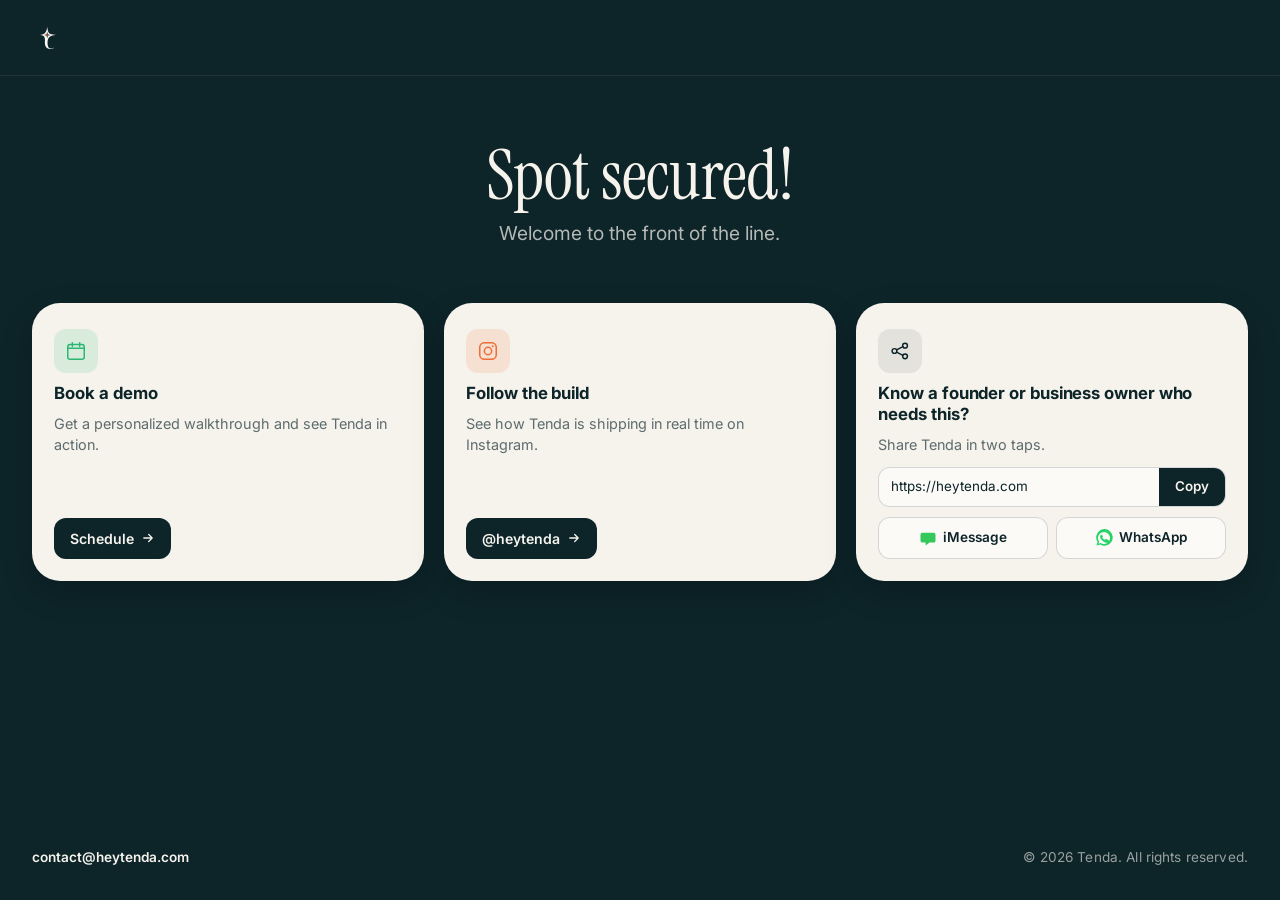
==== welcome.html @ d681378a "Welcome: spark-T mark logo, 'Spot secured!' copy, robust Calendly opener Made-with: Cursor" ====
<!DOCTYPE html>
<html lang="en">
  <head>
    <meta charset="utf-8" />
    <meta name="viewport" content="width=device-width, initial-scale=1" />
    <meta
      name="description"
      content="You're on the Tenda waitlist. Book a demo, follow the build, or share Tenda with someone who needs it."
    />
    <meta name="theme-color" content="#0d2429" />
    <title>You're in — Tenda</title>
    <link rel="icon" href="assets/favicon.ico?v=3" sizes="any" />
    <link rel="icon" type="image/png" sizes="32x32" href="assets/favicon-32.png?v=3" />
    <link rel="icon" type="image/png" sizes="16x16" href="assets/favicon-16.png?v=3" />
    <link rel="apple-touch-icon" sizes="180x180" href="assets/tenda_icon.png?v=3" />
    <link rel="preconnect" href="https://fonts.googleapis.com" />
    <link rel="preconnect" href="https://fonts.gstatic.com" crossorigin />
    <link
      href="https://fonts.googleapis.com/css2?family=Inter:wght@400;500;600;700;800&family=Instrument+Serif:ital@0;1&display=swap"
      rel="stylesheet"
    />
    <link rel="stylesheet" href="style.css" />
    <link
      rel="stylesheet"
      href="https://assets.calendly.com/assets/external/widget.css"
    />
  </head>
  <body class="welcome-body">
    <header class="topbar topbar--welcome" id="top">
      <div class="topbar__inner">
        <a
          class="topbar__logo topbar__logo--mark"
          href="index.html"
          aria-label="tenda home"
        >
          <img
            src="assets/tenda_spark_t.png"
            alt="tenda"
            width="1024"
            height="1024"
            decoding="async"
          />
        </a>
      </div>
    </header>

    <main class="welcome">
      <section class="welcome__hero" aria-labelledby="welcome-title">
        <h1 class="welcome__title" id="welcome-title">Spot secured!</h1>
        <p class="welcome__subtitle">Welcome to the front of the line.</p>
      </section>

      <section
        class="welcome__cards"
        aria-label="Next steps"
      >
        <article class="wcard wcard--demo">
          <div class="wcard__icon" aria-hidden="true">
            <svg viewBox="0 0 24 24" width="22" height="22">
              <rect
                x="3"
                y="5"
                width="18"
                height="16"
                rx="2.5"
                fill="none"
                stroke="currentColor"
                stroke-width="1.6"
              />
              <path
                d="M3 9h18"
                fill="none"
                stroke="currentColor"
                stroke-width="1.6"
              />
              <path
                d="M8 3v4M16 3v4"
                fill="none"
                stroke="currentColor"
                stroke-width="1.6"
                stroke-linecap="round"
              />
            </svg>
          </div>
          <h2 class="wcard__title">Book a demo</h2>
          <p class="wcard__desc">
            Get a personalized walkthrough and see Tenda in action.
          </p>
          <a
            class="wcard__cta"
            href="https://calendly.com/heytenda/30min"
            data-calendly-url="https://calendly.com/heytenda/30min"
            target="_blank"
            rel="noopener"
          >
            Schedule
            <svg viewBox="0 0 20 20" width="14" height="14" aria-hidden="true">
              <path
                d="M4 10h11M11 5l5 5-5 5"
                fill="none"
                stroke="currentColor"
                stroke-width="1.8"
                stroke-linecap="round"
                stroke-linejoin="round"
              />
            </svg>
          </a>
        </article>

        <article class="wcard wcard--follow">
          <div class="wcard__icon" aria-hidden="true">
            <svg viewBox="0 0 24 24" width="22" height="22">
              <rect
                x="3"
                y="3"
                width="18"
                height="18"
                rx="5"
                fill="none"
                stroke="currentColor"
                stroke-width="1.6"
              />
              <circle
                cx="12"
                cy="12"
                r="4"
                fill="none"
                stroke="currentColor"
                stroke-width="1.6"
              />
              <circle cx="17.2" cy="6.8" r="1.1" fill="currentColor" />
            </svg>
          </div>
          <h2 class="wcard__title">Follow the build</h2>
          <p class="wcard__desc">
            See how Tenda is shipping in real time on Instagram.
          </p>
          <a
            class="wcard__cta"
            href="https://instagram.com/heytenda"
            target="_blank"
            rel="noopener"
          >
            @heytenda
            <svg viewBox="0 0 20 20" width="14" height="14" aria-hidden="true">
              <path
                d="M4 10h11M11 5l5 5-5 5"
                fill="none"
                stroke="currentColor"
                stroke-width="1.8"
                stroke-linecap="round"
                stroke-linejoin="round"
              />
            </svg>
          </a>
        </article>

        <article class="wcard wcard--share">
          <div class="wcard__icon" aria-hidden="true">
            <svg viewBox="0 0 24 24" width="22" height="22">
              <circle
                cx="6"
                cy="12"
                r="2.6"
                fill="none"
                stroke="currentColor"
                stroke-width="1.6"
              />
              <circle
                cx="17.5"
                cy="6.2"
                r="2.6"
                fill="none"
                stroke="currentColor"
                stroke-width="1.6"
              />
              <circle
                cx="17.5"
                cy="17.8"
                r="2.6"
                fill="none"
                stroke="currentColor"
                stroke-width="1.6"
              />
              <path
                d="M8.3 10.7l6.9-3.4M8.3 13.3l6.9 3.4"
                fill="none"
                stroke="currentColor"
                stroke-width="1.6"
                stroke-linecap="round"
              />
            </svg>
          </div>
          <h2 class="wcard__title">
            Know a founder or business owner who needs this?
          </h2>
          <p class="wcard__desc">Share Tenda in two taps.</p>

          <div class="share">
            <div class="share__row">
              <input
                class="share__url"
                id="share-url"
                type="text"
                value="https://heytenda.com"
                readonly
                aria-label="Tenda URL"
              />
              <button
                class="share__copy"
                type="button"
                id="share-copy"
                aria-live="polite"
              >
                <span class="share__copy-label" id="share-copy-label">Copy</span>
              </button>
            </div>
            <div class="share__btns">
              <a
                class="share__btn share__btn--imessage"
                id="share-imessage"
                href="sms:&body=Check%20out%20Tenda%20%E2%80%94%20it%20turns%20your%20team%27s%20conversations%20into%20client-ready%20proof%20of%20work.%20https%3A%2F%2Fheytenda.com"
              >
                <svg viewBox="0 0 24 24" width="18" height="18" aria-hidden="true">
                  <path
                    d="M4.5 5h15A2.5 2.5 0 0 1 22 7.5v8A2.5 2.5 0 0 1 19.5 18H14l-4.2 3.4a.6.6 0 0 1-.98-.47V18H4.5A2.5 2.5 0 0 1 2 15.5v-8A2.5 2.5 0 0 1 4.5 5z"
                    fill="currentColor"
                  />
                </svg>
                iMessage
              </a>
              <a
                class="share__btn share__btn--whatsapp"
                id="share-whatsapp"
                href="https://wa.me/?text=Check%20out%20Tenda%20%E2%80%94%20it%20turns%20your%20team%27s%20conversations%20into%20client-ready%20proof%20of%20work.%20https%3A%2F%2Fheytenda.com"
                target="_blank"
                rel="noopener"
              >
                <svg viewBox="0 0 24 24" width="18" height="18" aria-hidden="true">
                  <path
                    d="M20.5 3.5A11 11 0 0 0 3.4 17.2L2 22l4.9-1.4a11 11 0 0 0 13.6-17.1zM12 20a8 8 0 0 1-4.1-1.1l-.3-.2-2.9.8.8-2.8-.2-.3A8 8 0 1 1 12 20zm4.6-6c-.3-.1-1.5-.7-1.7-.8s-.4-.1-.6.1-.7.8-.8 1-.3.2-.5.1a6.5 6.5 0 0 1-3.2-2.8c-.2-.4.2-.4.6-1.1.1-.2 0-.3 0-.5l-.8-1.9c-.2-.5-.4-.4-.6-.4h-.5a1 1 0 0 0-.7.3 3.1 3.1 0 0 0-1 2.3c0 1.4 1 2.7 1.2 2.9s2.1 3.2 5.1 4.4a17 17 0 0 0 1.7.6 4 4 0 0 0 1.8.1 3 3 0 0 0 2-1.4 2.5 2.5 0 0 0 .2-1.4c-.1-.1-.3-.2-.6-.3z"
                    fill="currentColor"
                  />
                </svg>
                WhatsApp
              </a>
            </div>
          </div>
        </article>
      </section>
    </main>

    <footer class="welcome__footer">
      <a class="welcome__contact" href="mailto:contact@heytenda.com"
        >contact@heytenda.com</a
      >
      <p class="welcome__copyright">
        <span aria-hidden="true">©</span>
        <span class="visually-hidden">Copyright</span>
        2026 Tenda. All rights reserved.
      </p>
    </footer>

    <script src="script.js" defer></script>
    <script
      src="https://assets.calendly.com/assets/external/widget.js"
      defer
    ></script>
  </body>
</html>
---- style.css ----
/* tenda — topbar + hero (light porcelain palette) */

:root {
  --jet: #0d2429;
  --ink: #16252b;
  --muted: rgba(13, 36, 41, 0.62);
  --muted-2: rgba(13, 36, 41, 0.42);
  --porcelain: #f5f3ec;
  --cream: #efeae0;
  --hair: rgba(13, 36, 41, 0.1);
  --hair-2: rgba(13, 36, 41, 0.16);
  --tangerine: #ec6d35;
  --evergreen: #2bb673;
  --jet-soft: rgba(13, 36, 41, 0.18);
  --device-green: #2f3d2a;
  --device-grey: #111214;

  --shell: 1280px;
  --gutter: clamp(1rem, 4vw, 2rem);
  --tap: 44px;
  --font: "Inter", ui-sans-serif, system-ui, -apple-system, "Segoe UI", Roboto,
    sans-serif;
  --serif: "Instrument Serif", "Iowan Old Style", "Palatino Linotype", Palatino,
    Georgia, serif;
  --ease: cubic-bezier(0.16, 1, 0.3, 1);
}

*,
*::before,
*::after {
  box-sizing: border-box;
}

/* Soft green tap highlight on touch devices instead of the default
   red/orange iOS Safari shows on focus + the form's :invalid red. */
a,
button,
input,
select,
textarea,
[role="button"] {
  -webkit-tap-highlight-color: var(--jet-soft);
}

input:invalid,
select:invalid {
  /* Kill native red ring for required fields — we do our own validation. */
  box-shadow: none;
  outline: none;
}

html {
  scroll-behavior: smooth;
  overflow-x: hidden;
  /* `clip` is stricter than `hidden` (no scroll container created)
     and is the preferred way to kill horizontal panning on mobile.
     Browsers that don't support it fall back to `hidden` above. */
  overflow-x: clip;
}

@media (prefers-reduced-motion: reduce) {
  html {
    scroll-behavior: auto;
  }

  * {
    animation: none !important;
    transition: none !important;
  }
}

body {
  margin: 0;
  min-height: 100dvh;
  min-height: 100vh;
  display: flex;
  flex-direction: column;
  font-family: var(--font);
  font-size: 1rem;
  line-height: 1.55;
  color: var(--jet);
  background: var(--porcelain);
  overflow-x: hidden;
  overflow-x: clip;
  /* Kill horizontal swipe gestures on touch devices — page only
     scrolls vertically, while still allowing pinch-to-zoom for a11y. */
  touch-action: pan-y pinch-zoom;
  overscroll-behavior-x: none;
  -webkit-font-smoothing: antialiased;
}

img,
svg {
  max-width: 100%;
  display: block;
}

.visually-hidden {
  position: absolute;
  width: 1px;
  height: 1px;
  padding: 0;
  margin: -1px;
  overflow: hidden;
  clip: rect(0, 0, 0, 0);
  white-space: nowrap;
  border: 0;
}

.skip-link {
  position: absolute;
  left: 1rem;
  top: 1rem;
  z-index: 2000;
  padding: 0.65rem 1rem;
  min-height: var(--tap);
  display: inline-flex;
  align-items: center;
  background: var(--jet);
  color: var(--porcelain);
  font-weight: 600;
  text-decoration: none;
  border-radius: 999px;
  transform: translateY(-220%);
  transition: transform 0.2s ease;
}

.skip-link:focus {
  transform: translateY(0);
  outline: 2px solid var(--tangerine);
  outline-offset: 2px;
}

/* ───── Topbar ───── */

.topbar {
  flex-shrink: 0;
  padding: clamp(0.75rem, 1.6vw, 1.1rem) var(--gutter);
  background: var(--porcelain);
}

.topbar__inner {
  max-width: var(--shell);
  margin-inline: auto;
  display: flex;
  align-items: center;
  justify-content: space-between;
  gap: 1.25rem;
}

.topbar__logo {
  display: inline-flex;
  align-items: center;
  text-decoration: none;
  padding: 0.25rem 0;
  border-radius: 8px;
}

.topbar__logo img {
  width: auto;
  height: clamp(28px, 4vw, 40px);
  display: block;
}

.topbar__logo:focus-visible {
  outline: 2px solid var(--tangerine);
  outline-offset: 3px;
}

.topbar__actions {
  display: inline-flex;
  align-items: center;
  gap: 0.5rem;
}

.topbar__btn {
  display: inline-flex;
  align-items: center;
  min-height: 40px;
  padding: 0.5rem 1.1rem;
  background: var(--jet);
  color: var(--porcelain);
  font-weight: 600;
  font-size: 0.92rem;
  text-decoration: none;
  border-radius: 14px;
  transition: transform 0.18s ease, background 0.18s ease;
  touch-action: manipulation;
}

.topbar__btn:focus-visible {
  outline: 2px solid var(--tangerine);
  outline-offset: 3px;
}

@media (hover: hover) and (pointer: fine) {
  .topbar__btn:hover {
    background: #071418;
    transform: translateY(-1px);
  }
}

/* ───── Page + hero ───── */

.page {
  flex: 1;
  display: flex;
  flex-direction: column;
  padding: clamp(0.5rem, 2vw, 1.25rem) var(--gutter)
    clamp(1rem, 3vw, 2rem);
}

.page__footer {
  max-width: var(--shell);
  width: 100%;
  margin-inline: auto;
  padding-top: clamp(1.25rem, 3vw, 2rem);
  display: flex;
  align-items: center;
  justify-content: space-between;
  gap: 0.75rem 1.5rem;
  flex-wrap: wrap;
}

.page__contact {
  font-size: 0.88rem;
  font-weight: 600;
  color: var(--jet);
  text-decoration: none;
  letter-spacing: 0.01em;
}

@media (hover: hover) and (pointer: fine) {
  .page__contact:hover {
    color: var(--tangerine);
  }
}

.page__contact:focus-visible {
  outline: 2px solid var(--tangerine);
  outline-offset: 3px;
  border-radius: 4px;
}

.page__copyright {
  margin: 0;
  display: inline-flex;
  align-items: center;
  gap: 0.35rem;
  font-size: 0.82rem;
  font-weight: 500;
  color: var(--muted);
  letter-spacing: 0.01em;
}

.page__copyright-mark {
  display: inline-flex;
  align-items: center;
  justify-content: center;
  width: 1.05rem;
  height: 1.05rem;
  border: 1px solid var(--hair-2);
  border-radius: 999px;
  font-size: 0.7rem;
  font-weight: 700;
  color: var(--jet);
  line-height: 1;
}

.hero {
  flex: 1;
  display: flex;
  align-items: center;
  max-width: var(--shell);
  width: 100%;
  margin-inline: auto;
}

.hero__grid {
  width: 100%;
  display: grid;
  gap: clamp(2rem, 5vw, 4rem);
  align-items: center;
}

@media (min-width: 960px) {
  .hero__grid {
    grid-template-columns: minmax(0, 1.05fr) minmax(0, 1fr);
    gap: clamp(2rem, 5vw, 5rem);
  }
}

.hero__copy {
  min-width: 0;
  display: flex;
  flex-direction: column;
  gap: clamp(0.9rem, 1.8vw, 1.4rem);
  max-width: 36rem;
}

/* News pill */

.news-pill {
  display: inline-flex;
  align-items: center;
  gap: 0.55rem;
  align-self: flex-start;
  padding: 0.3rem 0.85rem 0.3rem 0.35rem;
  border-radius: 999px;
  background: rgba(255, 255, 255, 0.75);
  border: 1px solid var(--hair-2);
  box-shadow: 0 2px 6px rgba(13, 36, 41, 0.04);
  font-size: 0.82rem;
  color: var(--muted);
}

.news-pill__tag {
  padding: 0.2rem 0.6rem;
  border-radius: 999px;
  background: var(--jet);
  color: var(--porcelain);
  font-weight: 700;
  font-size: 0.72rem;
  letter-spacing: 0.01em;
}

.news-pill__text {
  color: var(--jet);
  font-weight: 500;
}

.news-pill__emoji {
  font-size: 0.95rem;
  line-height: 1;
}

/* Headline */

.hero__headline {
  margin: 0;
  font-size: clamp(2.1rem, 5.2vw, 3.75rem);
  line-height: 1.03;
  font-weight: 800;
  letter-spacing: -0.025em;
  color: var(--jet);
}

.hero__headline em {
  font-family: var(--serif);
  font-style: italic;
  font-weight: 400;
  letter-spacing: -0.005em;
  color: var(--jet);
}

.hero__sub {
  margin: 0;
  max-width: 32rem;
  font-size: clamp(0.95rem, 1.35vw, 1.05rem);
  line-height: 1.55;
  color: var(--muted);
}

/* Waitlist form (preserved) */

.hero__waitlist {
  display: flex;
  flex-direction: column;
  gap: 0.5rem;
  margin-top: clamp(0.25rem, 1vh, 0.75rem);
}

.waitlist {
  display: flex;
  flex-direction: column;
  gap: 0.5rem;
  max-width: 30rem;
}

.waitlist[hidden] {
  display: none;
}

@media (min-width: 480px) {
  .waitlist {
    flex-direction: row;
    align-items: stretch;
  }
}

.waitlist__field {
  flex: 1;
  min-width: 0;
  display: flex;
  align-items: stretch;
  border-radius: 14px;
  border: 1px solid var(--hair-2);
  background: rgba(255, 255, 255, 0.8);
  transition: border-color 0.18s ease;
}

.waitlist__field:focus-within {
  outline: 2px solid var(--jet);
  outline-offset: 2px;
  border-color: rgba(13, 36, 41, 0.55);
}

.waitlist__dial {
  flex-shrink: 0;
  min-height: 48px;
  /* Cap how much horizontal space the country picker can take so the
     phone-number input always has room. The native picker still shows
     the full option text when opened. */
  max-width: 9rem;
  padding: 0 0.75rem 0 0.9rem;
  border: 0;
  border-right: 1px solid var(--hair);
  background: transparent;
  font: inherit;
  font-size: 0.95rem;
  font-weight: 600;
  color: var(--jet);
  cursor: pointer;
  appearance: none;
  -webkit-appearance: none;
  background-image: url("data:image/svg+xml;utf8,<svg xmlns='http://www.w3.org/2000/svg' viewBox='0 0 12 8'><path fill='none' stroke='%230d2429' stroke-width='1.8' stroke-linecap='round' stroke-linejoin='round' d='M1 1.5l5 5 5-5'/></svg>");
  background-repeat: no-repeat;
  background-position: right 0.55rem center;
  background-size: 10px;
  padding-right: 1.6rem;
  border-radius: 14px 0 0 14px;
  text-overflow: ellipsis;
  white-space: nowrap;
  overflow: hidden;
}

.waitlist__dial[hidden] {
  display: none;
}

.waitlist__dial:focus {
  outline: none;
}

.waitlist__input {
  flex: 1;
  min-width: 0;
  min-height: 48px;
  padding: 0.6rem 1.1rem;
  border-radius: 14px;
  border: 0;
  background: transparent;
  font: inherit;
  font-size: 0.95rem;
  color: var(--jet);
}

.waitlist__input::placeholder {
  color: var(--muted-2);
}

.waitlist__input:focus {
  outline: none;
}

.waitlist__dial:not([hidden]) + label + .waitlist__input {
  padding-left: 0.6rem;
  border-radius: 0 14px 14px 0;
}

.waitlist__btn {
  flex-shrink: 0;
  display: inline-flex;
  align-items: center;
  justify-content: center;
  gap: 0.45rem;
  min-height: 48px;
  padding: 0.6rem 1.4rem;
  border-radius: 14px;
  border: 0;
  background: var(--jet);
  color: var(--porcelain);
  font: inherit;
  font-weight: 600;
  font-size: 0.95rem;
  cursor: pointer;
  touch-action: manipulation;
  transition: transform 0.18s ease, background 0.18s ease;
}

.waitlist__btn:focus-visible {
  outline: 2px solid var(--jet);
  outline-offset: 3px;
}

@media (hover: hover) and (pointer: fine) {
  .waitlist__btn:hover {
    background: #071418;
    transform: translateY(-1px);
  }
}

.waitlist__hint {
  margin: 0;
  font-size: 0.82rem;
  color: var(--muted);
}

.waitlist__status {
  margin: 0;
  min-height: 1.1rem;
  font-size: 0.85rem;
  color: var(--muted);
}

.waitlist__success {
  display: inline-flex;
  align-items: center;
  justify-content: center;
  gap: 0.7rem;
  width: 100%;
  max-width: 30rem;
  min-height: 68px;
  padding: 0.85rem 1.4rem;
  border-radius: 14px;
  border: 0;
  background: var(--jet);
  color: var(--porcelain);
  font: inherit;
  font-weight: 500;
  font-size: 0.95rem;
  text-decoration: none;
  text-align: center;
  cursor: pointer;
  transition: background-color 0.18s ease, transform 0.18s ease;
  animation: waitlistSuccessIn 0.32s ease both;
}

.waitlist__success[hidden] {
  display: none;
}

.waitlist__success-text {
  display: flex;
  flex-direction: column;
  align-items: center;
  gap: 0.15rem;
  line-height: 1.25;
}

.waitlist__success-line {
  display: block;
}

.waitlist__success-line--top {
  font-weight: 700;
  font-size: 1rem;
  letter-spacing: 0.01em;
}

.waitlist__success:focus-visible {
  outline: 2px solid var(--jet);
  outline-offset: 3px;
}

@media (hover: hover) and (pointer: fine) {
  .waitlist__success:hover {
    background: #071418;
    transform: translateY(-1px);
  }
}

@keyframes waitlistSuccessIn {
  from {
    opacity: 0;
    transform: translateY(6px);
  }
  to {
    opacity: 1;
    transform: translateY(0);
  }
}

@media (prefers-reduced-motion: reduce) {
  .waitlist__success {
    animation: none;
  }
}

/* ───── Devices stage (preserved) ───── */

.hero__devices {
  position: relative;
  width: 100%;
  aspect-ratio: 1 / 1;
  max-width: 560px;
  margin-inline: auto;
  display: flex;
  align-items: center;
  justify-content: center;
}

@media (min-width: 960px) {
  .hero__devices {
    justify-content: flex-end;
    margin-inline: 0;
  }
}

.phone {
  position: absolute;
  filter: drop-shadow(0 30px 55px rgba(13, 36, 41, 0.18));
}

/* Mirrored pair: front phone tilts left, back phone tilts right,
   they overlap in the middle like the reference layout. */

.phone--front {
  width: 55%;
  max-width: 270px;
  left: 4%;
  top: 10%;
  transform: rotate(-7deg);
  z-index: 3;
}

.phone--back {
  width: 55%;
  max-width: 270px;
  right: 2%;
  top: -2%;
  transform: rotate(7deg);
  z-index: 2;
}

@media (max-width: 600px) {
  .phone--front {
    left: 2%;
  }

  .phone--back {
    right: -2%;
  }
}

.phone__frame {
  position: relative;
  width: 100%;
  aspect-ratio: 260 / 540;
  border-radius: 38px;
  /* Metallic body: dark center fading to silver at the edges so the
     side rails read as a polished aluminum/titanium band. */
  background:
    linear-gradient(
      135deg,
      #6b7079 0%,
      #2f343b 7%,
      #0c0e11 22%,
      #0c0e11 78%,
      #2f343b 93%,
      #6b7079 100%
    );
  padding: 7px;
  box-shadow:
    /* Bright silver lining hugging the outer edge */
    0 0 0 0.75px rgba(225, 229, 234, 0.95),
    /* Thin dark separator so the silver pops against the page */
    0 0 0 2px rgba(0, 0, 0, 0.45),
    /* Top highlight — light hitting the upper rail */
    inset 0 1.5px 0.5px rgba(255, 255, 255, 0.28),
    /* Bottom shadow — depth on the lower rail */
    inset 0 -1.5px 1.5px rgba(0, 0, 0, 0.6),
    /* Side highlight + shadow for chamfered edge feel */
    inset 1px 0 0.5px rgba(255, 255, 255, 0.1),
    inset -1px 0 0.5px rgba(0, 0, 0, 0.35),
    /* Inner bezel ring where the screen sits */
    inset 0 0 0 2px rgba(255, 255, 255, 0.05);
}

.phone__notch {
  position: absolute;
  top: 10px;
  left: 50%;
  transform: translateX(-50%);
  width: 28%;
  height: 22px;
  border-radius: 999px;
  background: #000;
  z-index: 2;
}

.phone__screen {
  position: relative;
  width: 100%;
  height: 100%;
  border-radius: 32px;
  overflow: hidden;
  background: #fff;
}

.phone__screen--splash {
  background: #14232a;
}

.phone__splash {
  width: 100%;
  height: 100%;
  object-fit: cover;
  display: block;
}

/* ───── Projects screen (front phone) ───── */

.projects {
  display: flex;
  flex-direction: column;
  height: 100%;
  background: var(--cream);
  font-size: 9px;
}

.projects__head {
  display: flex;
  align-items: center;
  justify-content: space-between;
  padding: 0.45rem 0.7rem 0.15rem;
  color: var(--jet);
}

.status-left,
.status-right {
  display: inline-flex;
  align-items: center;
  gap: 0.28rem;
}

.status__time {
  font-size: 0.68rem;
  font-weight: 700;
  letter-spacing: -0.01em;
}

.status__icon {
  display: block;
  color: var(--jet);
}

.status__signal {
  margin-bottom: 1px;
}

.status__battery {
  position: relative;
  display: inline-flex;
  align-items: center;
  justify-content: flex-end;
  padding: 0 0.22rem 0 0.26rem;
  height: 10px;
  min-width: 20px;
  background: var(--jet);
  border-radius: 3px;
  color: #fff;
}

.status__battery::after {
  content: "";
  position: absolute;
  right: -2px;
  top: 50%;
  transform: translateY(-50%);
  width: 1.5px;
  height: 4px;
  background: var(--jet);
  border-radius: 0 1px 1px 0;
}

.status__battery-pct {
  font-size: 0.5rem;
  font-weight: 700;
  color: #fff;
  letter-spacing: -0.02em;
}

.projects__toolbar {
  display: flex;
  align-items: center;
  justify-content: space-between;
  padding: 0.2rem 0.7rem 0.25rem;
}

.projects__search,
.projects__menu {
  width: 14px;
  height: 14px;
  border-radius: 5px;
  background: rgba(13, 36, 41, 0.08);
}

.projects__tabs {
  display: flex;
  gap: 0.3rem;
  padding: 0.05rem 0.6rem 0.4rem;
}

.projects__tab {
  font-size: 0.58rem;
  font-weight: 600;
  padding: 0.25rem 0.6rem;
  border-radius: 999px;
  color: var(--muted);
  background: transparent;
  border: 1px solid var(--hair);
}

.projects__tab--on {
  background: var(--jet);
  color: #fff;
  border-color: var(--jet);
}

.projects__list {
  list-style: none;
  margin: 0;
  padding: 0 0.45rem 0.45rem;
  display: flex;
  flex-direction: column;
  gap: 0.3rem;
  flex: 1;
  min-height: 0;
}

.proj-card {
  padding: 0.45rem 0.5rem 0.4rem;
  border-radius: 12px;
  background: #fff;
  box-shadow: 0 1px 0 rgba(13, 36, 41, 0.05);
}

.proj-card__top {
  display: flex;
  align-items: flex-start;
  justify-content: space-between;
  gap: 0.4rem;
}

.proj-card__title {
  margin: 0;
  font-size: 0.65rem;
  font-weight: 700;
  color: var(--jet);
}

.proj-card__sub {
  margin: 0.08rem 0 0;
  font-size: 0.52rem;
  color: var(--muted);
}

.ring {
  --pct: 0;
  --ring-color: #d3d6c2;
  width: 28px;
  height: 28px;
  border-radius: 999px;
  display: inline-flex;
  align-items: center;
  justify-content: center;
  background: conic-gradient(
    var(--ring-color) calc(var(--pct) * 1%),
    #eceade calc(var(--pct) * 1%)
  );
  position: relative;
  flex-shrink: 0;
}

.ring::before {
  content: "";
  position: absolute;
  inset: 3px;
  border-radius: 999px;
  background: #fff;
}

.ring__text {
  position: relative;
  font-size: 0.48rem;
  font-weight: 700;
  color: var(--jet);
}

.proj-card__team {
  display: flex;
  align-items: center;
  gap: 0.35rem;
  margin-top: 0.25rem;
}

.proj-card__label {
  font-size: 0.52rem;
  color: var(--muted);
  font-weight: 600;
}

.avatars {
  display: flex;
  align-items: center;
}

.stack {
  width: 14px;
  height: 14px;
  border-radius: 999px;
  border: 1.5px solid #fff;
  margin-left: -4px;
  background: var(--jet);
  font-size: 0.5rem;
  font-weight: 700;
  display: inline-flex;
  align-items: center;
  justify-content: center;
  color: var(--jet);
}

.stack:first-child {
  margin-left: 0;
}

.stack--a {
  background: #c07f55;
}

.stack--b {
  background: #c7e36a;
}

.stack--c {
  background: #b46a4b;
}

.stack--plus {
  background: #eef2df;
  color: var(--jet);
}

.proj-card__foot {
  display: flex;
  align-items: center;
  justify-content: space-between;
  margin-top: 0.3rem;
  padding-top: 0.3rem;
  border-top: 1px dashed var(--hair);
}

.meta {
  font-size: 0.5rem;
  font-weight: 600;
  color: var(--jet);
}

.meta--muted {
  color: var(--muted);
}

/* ───── Chats screen (back phone) ───── */

.chats {
  display: flex;
  flex-direction: column;
  height: 100%;
  background: #fff;
  font-size: 9px;
  padding-top: 0.9rem;
}

.chats__head {
  display: flex;
  align-items: center;
  justify-content: space-between;
  gap: 0.25rem;
  padding: 0.25rem 0.55rem 0.3rem;
}

.chats__search,
.chats__add {
  width: 14px;
  height: 14px;
  border-radius: 5px;
  background: rgba(13, 36, 41, 0.08);
}

.chats__tabs {
  display: flex;
  gap: 0.2rem;
}

.chats__tab {
  font-size: 0.52rem;
  font-weight: 600;
  padding: 0.22rem 0.5rem;
  border-radius: 999px;
  color: var(--muted);
  background: rgba(13, 36, 41, 0.05);
}

.chats__tab--on {
  background: var(--jet);
  color: #fff;
}

.chat-list {
  list-style: none;
  margin: 0;
  padding: 0 0.4rem;
  display: flex;
  flex-direction: column;
  gap: 0.05rem;
  flex: 1;
  overflow: hidden;
}

.chat-row {
  display: grid;
  grid-template-columns: 20px minmax(0, 1fr);
  gap: 0.4rem;
  align-items: center;
  padding: 0.22rem 0.3rem;
  border-bottom: 1px solid rgba(13, 36, 41, 0.05);
}

.avatar {
  width: 20px;
  height: 20px;
  border-radius: 999px;
  background: #cfcfcf;
}

.avatar--a { background: linear-gradient(135deg, #b46a4b, #8a4a2f); }
.avatar--b { background: linear-gradient(135deg, #c9d4b1, #8fa277); }
.avatar--c { background: linear-gradient(135deg, #2e5a64, #0d2429); }
.avatar--d { background: linear-gradient(135deg, #7d92a6, #4a6076); }
.avatar--e { background: linear-gradient(135deg, #9fb9e2, #5f82b4); }
.avatar--f { background: linear-gradient(135deg, #d6dfe6, #a8b9c6); }
.avatar--g { background: linear-gradient(135deg, #ca9a7e, #7b553e); }
.avatar--h { background: linear-gradient(135deg, #aabd8e, #6f8656); }

.chat-row__body {
  min-width: 0;
  display: flex;
  flex-direction: column;
}

.chat-row__name {
  font-size: 0.55rem;
  font-weight: 700;
  color: var(--jet);
}

.chat-row__msg {
  font-size: 0.5rem;
  color: var(--muted);
  white-space: nowrap;
  overflow: hidden;
  text-overflow: ellipsis;
}

.chats__tabbar {
  display: flex;
  align-items: center;
  justify-content: space-around;
  padding: 0.28rem 0.4rem 0.4rem;
  border-top: 1px solid rgba(13, 36, 41, 0.05);
}

.chats__tab-icon {
  width: 14px;
  height: 14px;
  border-radius: 5px;
  background: rgba(13, 36, 41, 0.12);
}

.chats__tab-icon--on {
  background: var(--jet);
}

/* ───── Small screens: devices ABOVE copy, copy overlays phones ───── */

@media (max-width: 959px) {
  .hero {
    align-items: flex-start;
  }

  .page {
    /* Give the topbar → phone gap some real breathing room on mobile. */
    padding-top: clamp(1.25rem, 5vw, 2.25rem);
  }

  .hero__grid {
    grid-template-columns: 1fr;
    /* No vertical gap — we'll pull the copy up over the phones with
       a negative margin so the headline overlaps the phone visuals. */
    gap: 0;
  }

  .hero__devices {
    order: 1;
    max-width: 440px;
    /* taller stage so the tilted phones are fully contained */
    aspect-ratio: 1 / 1.22;
    margin-top: clamp(0.5rem, 2vw, 1rem);
    /* Phones sit visually behind the copy block. */
    z-index: 1;
  }

  .hero__copy {
    order: 2;
    max-width: none;
    position: relative;
    /* Force a fresh stacking context above the phone stage so the
       cream backdrop always paints on top, regardless of grid quirks. */
    isolation: isolate;
    z-index: 5;
    margin-top: -5rem;
    padding-top: 1.5rem;
    /* Backdrop is rendered via the ::before pseudo below so it can
       be guaranteed full-viewport-width without relying on grid
       negative-margin behaviour (which iOS Safari can clip on the
       right edge). */
    background: transparent;
  }

  .hero__copy::before {
    content: "";
    position: absolute;
    top: 0;
    bottom: 0;
    left: 50%;
    width: 100vw;
    transform: translateX(-50%);
    background: var(--cream);
    z-index: -1;
    pointer-events: none;
  }

  /* Whole mobile page sits on cream so the copy backdrop bleeds to
     every edge — no thin porcelain strip on the right, no porcelain
     break before the contact / copyright footer. */
  body {
    background: var(--cream);
  }

  .topbar {
    background: var(--cream);
  }
}

@media (max-width: 600px) {
  .hero__devices {
    max-width: 100%;
    aspect-ratio: 1 / 1.28;
  }

  .phone--front,
  .phone--back {
    width: 47%;
    max-width: 215px;
  }

  .phone--front {
    left: 6%;
    top: 6%;
  }

  .phone--back {
    right: 5%;
    top: -3%;
  }

  .hero__copy {
    /* Stronger overlap on phones: pulls the news pill + headline
       up so they cover ~1/4 of the phone visuals on initial load.
       Clamped so it doesn't overshoot on very tall/short viewports. */
    margin-top: clamp(-11rem, -34vw, -5rem);
  }

  .page__footer {
    justify-content: flex-start;
    flex-direction: column;
    align-items: flex-start;
    gap: 0.5rem;
  }
}

/* ========================================================================
   Welcome page (post-waitlist) — /welcome.html
   ======================================================================== */

.welcome-body {
  background: var(--jet);
  color: var(--porcelain);
  min-height: 100dvh;
  display: flex;
  flex-direction: column;
}

.topbar--welcome {
  background: transparent;
  border-bottom: 1px solid rgba(245, 243, 236, 0.08);
}

.topbar--welcome .topbar__logo--mark {
  width: auto;
  height: 40px;
  display: inline-flex;
  align-items: center;
}

.topbar--welcome .topbar__logo--mark img {
  width: auto;
  height: 100%;
  max-height: 40px;
  display: block;
}

.welcome {
  flex: 1;
  width: 100%;
  max-width: var(--shell);
  margin-inline: auto;
  padding: clamp(2rem, 6vw, 4rem) var(--gutter) clamp(2rem, 5vw, 3rem);
  display: flex;
  flex-direction: column;
  gap: clamp(2rem, 5vw, 3.5rem);
}

.welcome__hero {
  text-align: center;
  display: flex;
  flex-direction: column;
  gap: 0.6rem;
  max-width: 44rem;
  margin-inline: auto;
}

.welcome__title {
  margin: 0;
  font-family: var(--serif);
  font-weight: 400;
  font-size: clamp(2.4rem, 7vw, 4.4rem);
  line-height: 1;
  letter-spacing: -0.01em;
  color: var(--porcelain);
}

.welcome__subtitle {
  margin: 0;
  font-size: clamp(1rem, 2vw, 1.2rem);
  color: rgba(245, 243, 236, 0.72);
  line-height: 1.4;
}

.welcome__cards {
  display: grid;
  grid-template-columns: 1fr;
  gap: 1rem;
}

@media (min-width: 768px) {
  .welcome__cards {
    grid-template-columns: repeat(3, 1fr);
    gap: 1.25rem;
    align-items: stretch;
  }
}

.wcard {
  background: var(--porcelain);
  color: var(--jet);
  border-radius: 28px;
  padding: 1.6rem 1.4rem 1.4rem;
  display: flex;
  flex-direction: column;
  gap: 0.65rem;
  position: relative;
  isolation: isolate;
  box-shadow:
    0 1px 0 rgba(255, 255, 255, 0.04) inset,
    0 12px 32px rgba(0, 0, 0, 0.18);
  transition: transform 0.22s var(--ease), box-shadow 0.22s var(--ease);
}

@media (hover: hover) and (pointer: fine) {
  .wcard:hover {
    transform: translateY(-3px);
    box-shadow:
      0 1px 0 rgba(255, 255, 255, 0.04) inset,
      0 18px 40px rgba(0, 0, 0, 0.22);
  }
}

.wcard__icon {
  width: 44px;
  height: 44px;
  border-radius: 12px;
  display: inline-flex;
  align-items: center;
  justify-content: center;
  background: rgba(13, 36, 41, 0.06);
  color: var(--jet);
}

.wcard--demo .wcard__icon {
  background: rgba(43, 182, 115, 0.14);
  color: var(--evergreen);
}

.wcard--follow .wcard__icon {
  background: rgba(236, 109, 53, 0.14);
  color: var(--tangerine);
}

.wcard--share .wcard__icon {
  background: rgba(13, 36, 41, 0.08);
  color: var(--jet);
}

.wcard__title {
  margin: 0;
  font-size: 1.05rem;
  font-weight: 700;
  line-height: 1.25;
  letter-spacing: -0.005em;
}

.wcard__desc {
  margin: 0;
  font-size: 0.9rem;
  line-height: 1.45;
  color: rgba(13, 36, 41, 0.65);
}

.wcard__cta {
  margin-top: auto;
  align-self: flex-start;
  display: inline-flex;
  align-items: center;
  gap: 0.4rem;
  padding: 0.6rem 1rem;
  background: var(--jet);
  color: var(--porcelain);
  border-radius: 12px;
  font-weight: 600;
  font-size: 0.88rem;
  text-decoration: none;
  transition: background-color 0.18s ease, transform 0.18s ease;
}

@media (hover: hover) and (pointer: fine) {
  .wcard__cta:hover {
    background: #071418;
    transform: translateY(-1px);
  }
}

.wcard__cta:focus-visible {
  outline: 2px solid var(--jet);
  outline-offset: 3px;
}

/* Share card extras */
.share {
  margin-top: auto;
  display: flex;
  flex-direction: column;
  gap: 0.6rem;
}

.share__row {
  display: flex;
  align-items: stretch;
  border-radius: 12px;
  border: 1px solid var(--hair-2);
  background: rgba(255, 255, 255, 0.6);
  overflow: hidden;
}

.share__url {
  flex: 1;
  min-width: 0;
  padding: 0.55rem 0.7rem;
  border: 0;
  background: transparent;
  color: var(--jet);
  font: inherit;
  font-size: 0.84rem;
  outline: none;
  text-overflow: ellipsis;
}

.share__copy {
  flex-shrink: 0;
  padding: 0 0.95rem;
  border: 0;
  border-left: 1px solid var(--hair-2);
  background: var(--jet);
  color: var(--porcelain);
  font: inherit;
  font-weight: 600;
  font-size: 0.84rem;
  cursor: pointer;
  transition: background-color 0.18s ease;
}

@media (hover: hover) and (pointer: fine) {
  .share__copy:hover {
    background: #071418;
  }
}

.share__copy.is-copied {
  background: var(--evergreen);
}

.share__copy:focus-visible {
  outline: 2px solid var(--jet);
  outline-offset: 2px;
}

.share__btns {
  display: grid;
  grid-template-columns: 1fr 1fr;
  gap: 0.5rem;
}

.share__btn {
  display: inline-flex;
  align-items: center;
  justify-content: center;
  gap: 0.4rem;
  padding: 0.6rem 0.7rem;
  border-radius: 12px;
  font-weight: 600;
  font-size: 0.85rem;
  text-decoration: none;
  border: 1px solid var(--hair-2);
  background: rgba(255, 255, 255, 0.6);
  color: var(--jet);
  transition: background-color 0.18s ease, transform 0.18s ease,
    border-color 0.18s ease;
}

@media (hover: hover) and (pointer: fine) {
  .share__btn:hover {
    background: #fff;
    transform: translateY(-1px);
    border-color: var(--jet);
  }
}

.share__btn--whatsapp svg {
  color: #25d366;
}

.share__btn--imessage svg {
  color: #34c759;
}

.welcome__footer {
  width: 100%;
  max-width: var(--shell);
  margin-inline: auto;
  padding: 1rem var(--gutter) 2rem;
  display: flex;
  flex-wrap: wrap;
  align-items: center;
  justify-content: space-between;
  gap: 0.75rem;
  color: rgba(245, 243, 236, 0.6);
  font-size: 0.85rem;
}

.welcome__contact {
  color: var(--porcelain);
  text-decoration: none;
  font-weight: 600;
}

.welcome__contact:hover {
  text-decoration: underline;
}

.welcome__copyright {
  margin: 0;
  letter-spacing: 0.01em;
}

@media (max-width: 600px) {
  .welcome__footer {
    flex-direction: column;
    align-items: flex-start;
    gap: 0.4rem;
  }
}
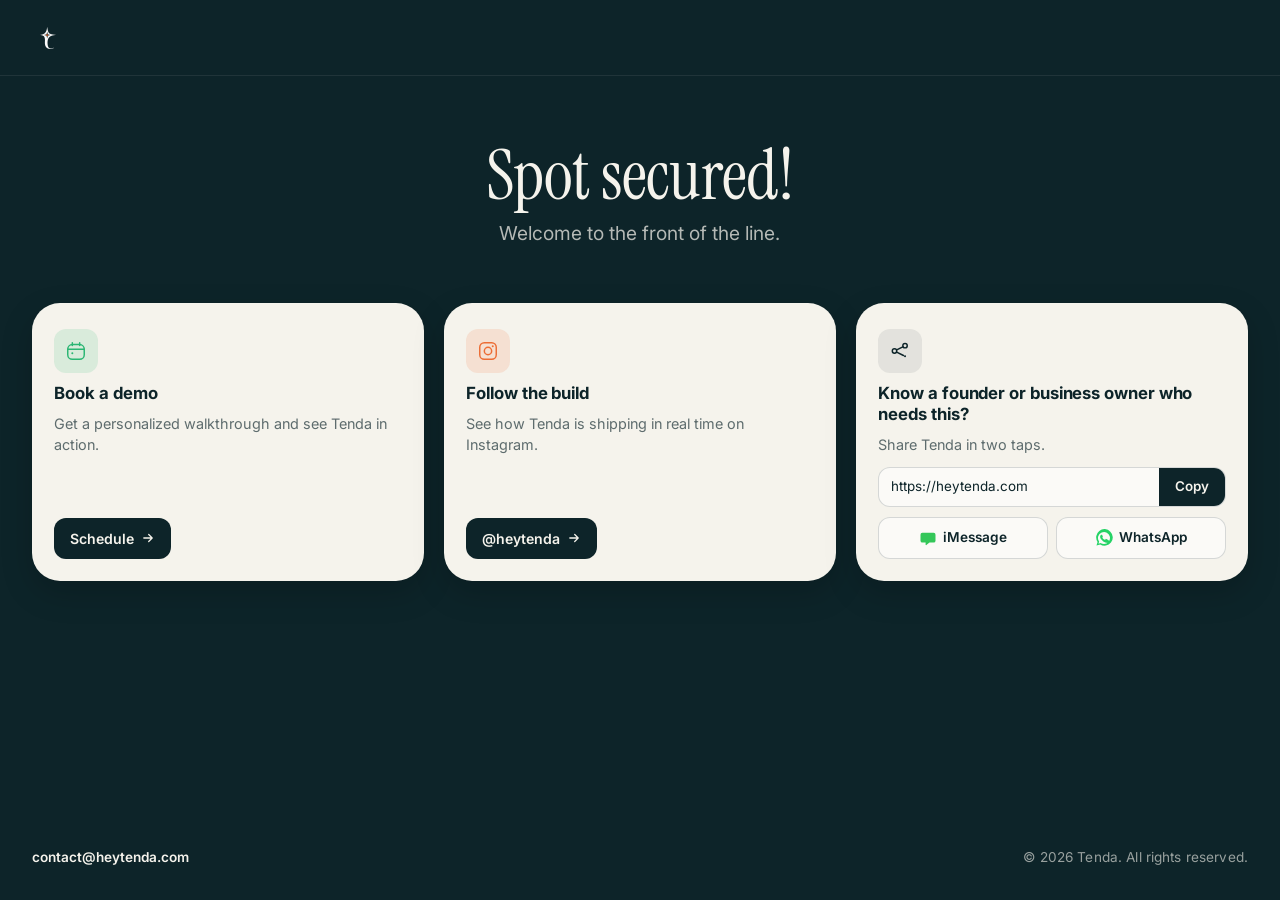
==== commit 220221ab: "Welcome cards: refine icons to match footer line-art aesthetic Made-with: Cursor" ====
--- a/welcome.html
+++ b/welcome.html
@@ -9,6 +9,30 @@
     />
     <meta name="theme-color" content="#0d2429" />
     <title>You're in — Tenda</title>
+
+    <!-- Open Graph (Facebook, LinkedIn, iMessage, WhatsApp, etc.) -->
+    <meta property="og:type" content="website" />
+    <meta property="og:site_name" content="Tenda" />
+    <meta property="og:title" content="Tenda" />
+    <meta
+      property="og:description"
+      content="Stop explaining. Start showing. Tenda turns your team's conversations into client-ready proof of work."
+    />
+    <meta property="og:url" content="https://heytenda.com/welcome.html" />
+    <meta property="og:image" content="https://heytenda.com/assets/og-image.png?v=1" />
+    <meta property="og:image:width" content="1200" />
+    <meta property="og:image:height" content="630" />
+    <meta property="og:image:alt" content="Tenda" />
+
+    <!-- Twitter / X -->
+    <meta name="twitter:card" content="summary_large_image" />
+    <meta name="twitter:title" content="Tenda" />
+    <meta
+      name="twitter:description"
+      content="Stop explaining. Start showing. Tenda turns your team's conversations into client-ready proof of work."
+    />
+    <meta name="twitter:image" content="https://heytenda.com/assets/og-image.png?v=1" />
+
     <link rel="icon" href="assets/favicon.ico?v=3" sizes="any" />
     <link rel="icon" type="image/png" sizes="32x32" href="assets/favicon-32.png?v=3" />
     <link rel="icon" type="image/png" sizes="16x16" href="assets/favicon-16.png?v=3" />
@@ -20,10 +44,6 @@
       rel="stylesheet"
     />
     <link rel="stylesheet" href="style.css" />
-    <link
-      rel="stylesheet"
-      href="https://assets.calendly.com/assets/external/widget.css"
-    />
   </head>
   <body class="welcome-body">
     <header class="topbar topbar--welcome" id="top">
@@ -62,24 +82,27 @@
                 y="5"
                 width="18"
                 height="16"
-                rx="2.5"
-                fill="none"
-                stroke="currentColor"
-                stroke-width="1.6"
-              />
-              <path
-                d="M3 9h18"
-                fill="none"
-                stroke="currentColor"
-                stroke-width="1.6"
-              />
-              <path
-                d="M8 3v4M16 3v4"
-                fill="none"
-                stroke="currentColor"
-                stroke-width="1.6"
-                stroke-linecap="round"
-              />
+                rx="5"
+                fill="none"
+                stroke="currentColor"
+                stroke-width="1.6"
+                stroke-linejoin="round"
+              />
+              <path
+                d="M3 10h18"
+                fill="none"
+                stroke="currentColor"
+                stroke-width="1.6"
+                stroke-linecap="round"
+              />
+              <path
+                d="M8 3v3M16 3v3"
+                fill="none"
+                stroke="currentColor"
+                stroke-width="1.6"
+                stroke-linecap="round"
+              />
+              <circle cx="8" cy="14.5" r="1.1" fill="currentColor" />
             </svg>
           </div>
           <h2 class="wcard__title">Book a demo</h2>
@@ -161,33 +184,29 @@
               <circle
                 cx="6"
                 cy="12"
-                r="2.6"
-                fill="none"
-                stroke="currentColor"
-                stroke-width="1.6"
+                r="2.4"
+                fill="none"
+                stroke="currentColor"
+                stroke-width="1.6"
+                stroke-linejoin="round"
               />
               <circle
                 cx="17.5"
                 cy="6.2"
-                r="2.6"
-                fill="none"
-                stroke="currentColor"
-                stroke-width="1.6"
-              />
-              <circle
-                cx="17.5"
-                cy="17.8"
-                r="2.6"
-                fill="none"
-                stroke="currentColor"
-                stroke-width="1.6"
-              />
-              <path
-                d="M8.3 10.7l6.9-3.4M8.3 13.3l6.9 3.4"
-                fill="none"
-                stroke="currentColor"
-                stroke-width="1.6"
-                stroke-linecap="round"
+                r="2.4"
+                fill="none"
+                stroke="currentColor"
+                stroke-width="1.6"
+                stroke-linejoin="round"
+              />
+              <circle cx="17.5" cy="17.8" r="1.1" fill="currentColor" />
+              <path
+                d="M8.4 10.8l6.7-3.3M8.4 13.2l7.4 3.7"
+                fill="none"
+                stroke="currentColor"
+                stroke-width="1.6"
+                stroke-linecap="round"
+                stroke-linejoin="round"
               />
             </svg>
           </div>
@@ -261,10 +280,44 @@
       </p>
     </footer>
 
+    <div
+      class="cal-modal"
+      id="cal-modal"
+      role="dialog"
+      aria-modal="true"
+      aria-labelledby="cal-modal-title"
+      hidden
+    >
+      <div class="cal-modal__backdrop" data-cal-close></div>
+      <div class="cal-modal__panel">
+        <button
+          class="cal-modal__close"
+          type="button"
+          data-cal-close
+          aria-label="Close booking"
+        >
+          <svg viewBox="0 0 24 24" width="20" height="20" aria-hidden="true">
+            <path
+              d="M6 6l12 12M18 6L6 18"
+              stroke="currentColor"
+              stroke-width="2"
+              stroke-linecap="round"
+            />
+          </svg>
+        </button>
+        <h2 id="cal-modal-title" class="visually-hidden">Book a demo</h2>
+        <div class="cal-modal__loader" id="cal-modal-loader" aria-hidden="true">
+          <div class="cal-modal__spinner"></div>
+        </div>
+        <iframe
+          class="cal-modal__iframe"
+          id="cal-modal-iframe"
+          title="Schedule a demo with Tenda"
+          allow="camera; microphone; fullscreen; payment"
+        ></iframe>
+      </div>
+    </div>
+
     <script src="script.js" defer></script>
-    <script
-      src="https://assets.calendly.com/assets/external/widget.js"
-      defer
-    ></script>
   </body>
 </html>
--- a/style.css
+++ b/style.css
@@ -1500,3 +1500,213 @@
     gap: 0.4rem;
   }
 }
+
+/* ========================================================================
+   Footer socials (Instagram, TikTok)
+   ======================================================================== */
+
+.page__footer-left {
+  display: flex;
+  flex-direction: column;
+  align-items: flex-start;
+  gap: 0.55rem;
+}
+
+.page__socials {
+  list-style: none;
+  margin: 0;
+  padding: 0;
+  display: inline-flex;
+  align-items: center;
+  gap: 0.4rem;
+}
+
+.page__social {
+  display: inline-flex;
+  align-items: center;
+  justify-content: center;
+  width: 36px;
+  height: 36px;
+  border-radius: 999px;
+  color: var(--jet);
+  background: transparent;
+  text-decoration: none;
+  border: 1px solid var(--hair-2);
+  transition: color 0.18s ease, border-color 0.18s ease,
+    background-color 0.18s ease, transform 0.18s ease;
+}
+
+@media (hover: hover) and (pointer: fine) {
+  .page__social:hover {
+    color: var(--tangerine);
+    border-color: var(--tangerine);
+    transform: translateY(-1px);
+  }
+}
+
+.page__social:focus-visible {
+  outline: 2px solid var(--tangerine);
+  outline-offset: 3px;
+}
+
+.page__social--soon {
+  opacity: 0.4;
+  cursor: not-allowed;
+}
+
+.page__social--soon:hover {
+  color: var(--jet);
+  border-color: var(--hair-2);
+  transform: none;
+}
+
+/* ========================================================================
+   Calendly modal (custom iframe — replaces flaky popup widget)
+   ======================================================================== */
+
+.cal-modal {
+  position: fixed;
+  inset: 0;
+  z-index: 1000;
+  display: flex;
+  align-items: center;
+  justify-content: center;
+  padding: 0;
+  animation: calFadeIn 0.18s ease both;
+}
+
+.cal-modal[hidden] {
+  display: none;
+}
+
+.cal-modal__backdrop {
+  position: absolute;
+  inset: 0;
+  background: rgba(13, 36, 41, 0.55);
+  -webkit-backdrop-filter: blur(4px);
+  backdrop-filter: blur(4px);
+}
+
+.cal-modal__panel {
+  position: relative;
+  width: min(1000px, calc(100vw - 32px));
+  height: min(92vh, 800px);
+  max-height: 92vh;
+  background: #fff;
+  border-radius: 18px;
+  overflow: hidden;
+  box-shadow: 0 30px 80px rgba(0, 0, 0, 0.4);
+  display: flex;
+  flex-direction: column;
+  animation: calPanelIn 0.24s var(--ease) both;
+}
+
+@media (max-width: 768px) {
+  .cal-modal__panel {
+    width: 100vw;
+    height: 100vh;
+    height: 100dvh;
+    max-height: none;
+    border-radius: 0;
+  }
+}
+
+.cal-modal__close {
+  position: absolute;
+  top: 12px;
+  right: 12px;
+  z-index: 3;
+  width: 38px;
+  height: 38px;
+  display: inline-flex;
+  align-items: center;
+  justify-content: center;
+  border-radius: 999px;
+  border: 0;
+  background: rgba(13, 36, 41, 0.08);
+  color: var(--jet);
+  cursor: pointer;
+  transition: background-color 0.18s ease, transform 0.18s ease;
+}
+
+.cal-modal__close:hover {
+  background: rgba(13, 36, 41, 0.16);
+  transform: scale(1.05);
+}
+
+.cal-modal__close:focus-visible {
+  outline: 2px solid var(--jet);
+  outline-offset: 3px;
+}
+
+.cal-modal__iframe {
+  width: 100%;
+  height: 100%;
+  border: 0;
+  display: block;
+  background: #fff;
+}
+
+.cal-modal__loader {
+  position: absolute;
+  inset: 0;
+  display: flex;
+  align-items: center;
+  justify-content: center;
+  background: #fff;
+  z-index: 2;
+}
+
+.cal-modal__loader[hidden] {
+  display: none;
+}
+
+.cal-modal__spinner {
+  width: 38px;
+  height: 38px;
+  border-radius: 50%;
+  border: 3px solid var(--hair-2);
+  border-top-color: var(--jet);
+  animation: calSpin 0.8s linear infinite;
+}
+
+@keyframes calSpin {
+  to {
+    transform: rotate(360deg);
+  }
+}
+
+@keyframes calFadeIn {
+  from {
+    opacity: 0;
+  }
+  to {
+    opacity: 1;
+  }
+}
+
+@keyframes calPanelIn {
+  from {
+    opacity: 0;
+    transform: translateY(8px) scale(0.985);
+  }
+  to {
+    opacity: 1;
+    transform: translateY(0) scale(1);
+  }
+}
+
+@media (prefers-reduced-motion: reduce) {
+  .cal-modal,
+  .cal-modal__panel {
+    animation: none;
+  }
+  .cal-modal__spinner {
+    animation: calSpin 1.5s linear infinite;
+  }
+}
+
+/* Lock background scroll when modal is open */
+body.cal-locked {
+  overflow: hidden;
+}
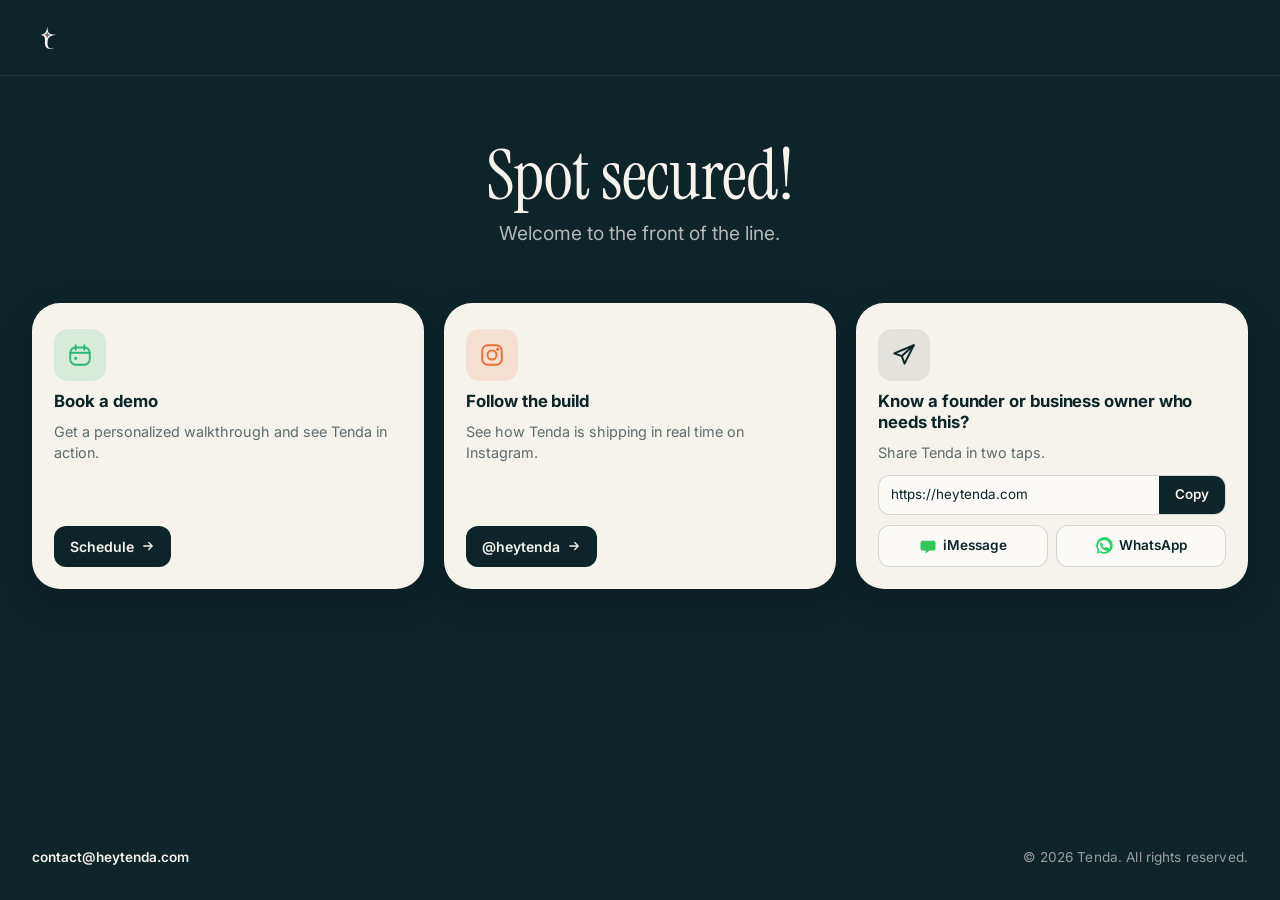
==== commit dad9d49d: "Welcome cards: bigger icons, paper-plane share icon, cache bust CSS Made-with: Cursor" ====
--- a/welcome.html
+++ b/welcome.html
@@ -43,7 +43,7 @@
       href="https://fonts.googleapis.com/css2?family=Inter:wght@400;500;600;700;800&family=Instrument+Serif:ital@0;1&display=swap"
       rel="stylesheet"
     />
-    <link rel="stylesheet" href="style.css" />
+    <link rel="stylesheet" href="style.css?v=4" />
   </head>
   <body class="welcome-body">
     <header class="topbar topbar--welcome" id="top">
@@ -76,7 +76,7 @@
       >
         <article class="wcard wcard--demo">
           <div class="wcard__icon" aria-hidden="true">
-            <svg viewBox="0 0 24 24" width="22" height="22">
+            <svg viewBox="0 0 24 24" width="26" height="26">
               <rect
                 x="3"
                 y="5"
@@ -85,24 +85,24 @@
                 rx="5"
                 fill="none"
                 stroke="currentColor"
-                stroke-width="1.6"
+                stroke-width="1.8"
                 stroke-linejoin="round"
               />
               <path
                 d="M3 10h18"
                 fill="none"
                 stroke="currentColor"
-                stroke-width="1.6"
-                stroke-linecap="round"
-              />
-              <path
-                d="M8 3v3M16 3v3"
-                fill="none"
-                stroke="currentColor"
-                stroke-width="1.6"
-                stroke-linecap="round"
-              />
-              <circle cx="8" cy="14.5" r="1.1" fill="currentColor" />
+                stroke-width="1.8"
+                stroke-linecap="round"
+              />
+              <path
+                d="M8 3v4M16 3v4"
+                fill="none"
+                stroke="currentColor"
+                stroke-width="1.8"
+                stroke-linecap="round"
+              />
+              <circle cx="8" cy="15" r="1.4" fill="currentColor" />
             </svg>
           </div>
           <h2 class="wcard__title">Book a demo</h2>
@@ -132,7 +132,7 @@
 
         <article class="wcard wcard--follow">
           <div class="wcard__icon" aria-hidden="true">
-            <svg viewBox="0 0 24 24" width="22" height="22">
+            <svg viewBox="0 0 24 24" width="26" height="26">
               <rect
                 x="3"
                 y="3"
@@ -141,17 +141,18 @@
                 rx="5"
                 fill="none"
                 stroke="currentColor"
-                stroke-width="1.6"
+                stroke-width="1.8"
+                stroke-linejoin="round"
               />
               <circle
                 cx="12"
                 cy="12"
-                r="4"
-                fill="none"
-                stroke="currentColor"
-                stroke-width="1.6"
-              />
-              <circle cx="17.2" cy="6.8" r="1.1" fill="currentColor" />
+                r="4.2"
+                fill="none"
+                stroke="currentColor"
+                stroke-width="1.8"
+              />
+              <circle cx="17.2" cy="6.8" r="1.4" fill="currentColor" />
             </svg>
           </div>
           <h2 class="wcard__title">Follow the build</h2>
@@ -180,33 +181,21 @@
 
         <article class="wcard wcard--share">
           <div class="wcard__icon" aria-hidden="true">
-            <svg viewBox="0 0 24 24" width="22" height="22">
-              <circle
-                cx="6"
-                cy="12"
-                r="2.4"
-                fill="none"
-                stroke="currentColor"
-                stroke-width="1.6"
-                stroke-linejoin="round"
-              />
-              <circle
-                cx="17.5"
-                cy="6.2"
-                r="2.4"
-                fill="none"
-                stroke="currentColor"
-                stroke-width="1.6"
-                stroke-linejoin="round"
-              />
-              <circle cx="17.5" cy="17.8" r="1.1" fill="currentColor" />
-              <path
-                d="M8.4 10.8l6.7-3.3M8.4 13.2l7.4 3.7"
-                fill="none"
-                stroke="currentColor"
-                stroke-width="1.6"
-                stroke-linecap="round"
-                stroke-linejoin="round"
+            <svg viewBox="0 0 24 24" width="26" height="26">
+              <path
+                d="M21 3L3 10.5l7 2.5 2.5 7L21 3z"
+                fill="none"
+                stroke="currentColor"
+                stroke-width="1.8"
+                stroke-linejoin="round"
+                stroke-linecap="round"
+              />
+              <path
+                d="M21 3L10 13"
+                fill="none"
+                stroke="currentColor"
+                stroke-width="1.8"
+                stroke-linecap="round"
               />
             </svg>
           </div>
--- a/style.css
+++ b/style.css
@@ -1298,9 +1298,9 @@
 }
 
 .wcard__icon {
-  width: 44px;
-  height: 44px;
-  border-radius: 12px;
+  width: 52px;
+  height: 52px;
+  border-radius: 14px;
   display: inline-flex;
   align-items: center;
   justify-content: center;
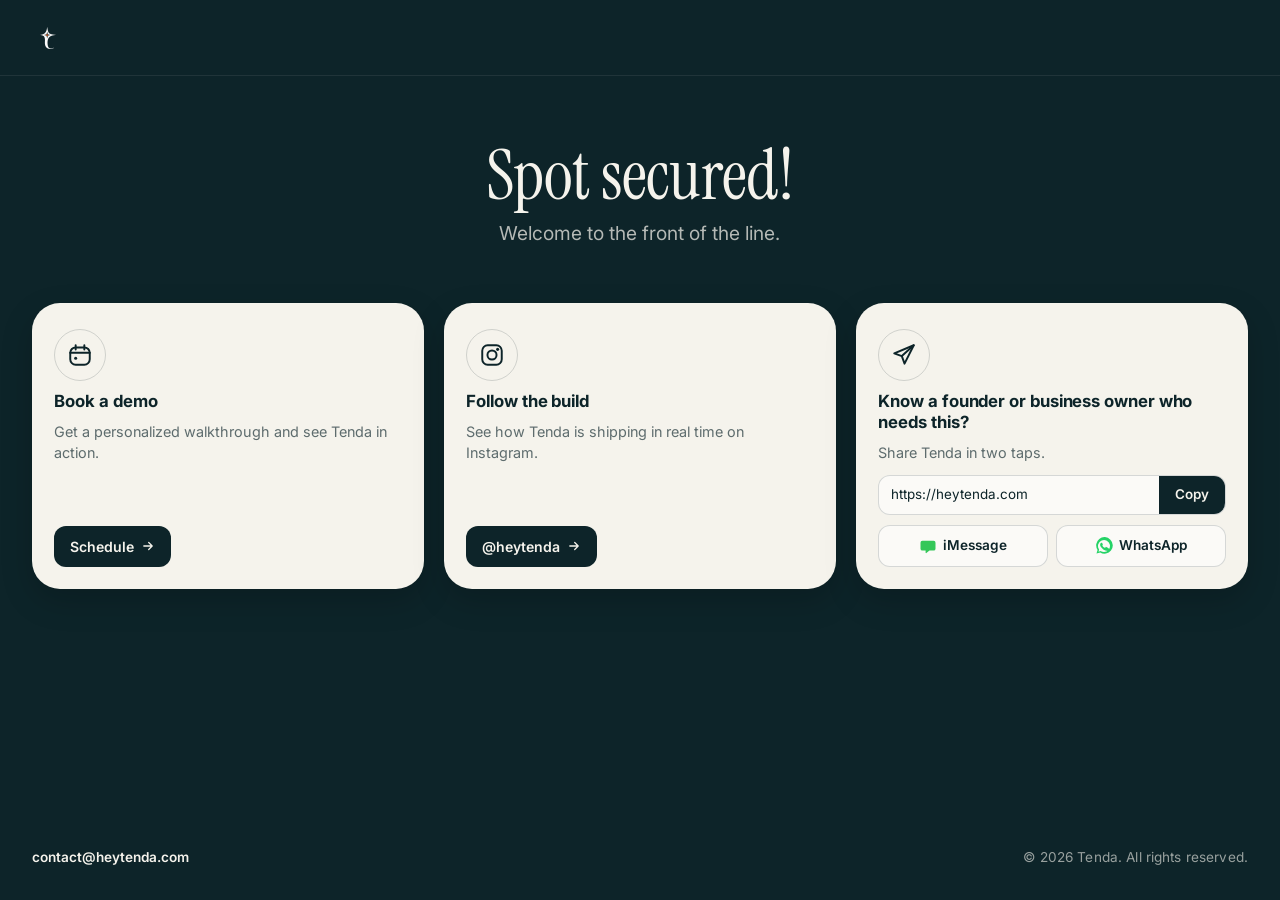
==== commit dd6c4a4c: "Welcome at /welcome/ pretty URL; circular icon pills; bigger socials Made-with: Cursor" ====
--- a/welcome.html
+++ b/welcome.html
@@ -2,311 +2,14 @@
 <html lang="en">
   <head>
     <meta charset="utf-8" />
-    <meta name="viewport" content="width=device-width, initial-scale=1" />
-    <meta
-      name="description"
-      content="You're on the Tenda waitlist. Book a demo, follow the build, or share Tenda with someone who needs it."
-    />
-    <meta name="theme-color" content="#0d2429" />
-    <title>You're in — Tenda</title>
-
-    <!-- Open Graph (Facebook, LinkedIn, iMessage, WhatsApp, etc.) -->
-    <meta property="og:type" content="website" />
-    <meta property="og:site_name" content="Tenda" />
-    <meta property="og:title" content="Tenda" />
-    <meta
-      property="og:description"
-      content="Stop explaining. Start showing. Tenda turns your team's conversations into client-ready proof of work."
-    />
-    <meta property="og:url" content="https://heytenda.com/welcome.html" />
-    <meta property="og:image" content="https://heytenda.com/assets/og-image.png?v=1" />
-    <meta property="og:image:width" content="1200" />
-    <meta property="og:image:height" content="630" />
-    <meta property="og:image:alt" content="Tenda" />
-
-    <!-- Twitter / X -->
-    <meta name="twitter:card" content="summary_large_image" />
-    <meta name="twitter:title" content="Tenda" />
-    <meta
-      name="twitter:description"
-      content="Stop explaining. Start showing. Tenda turns your team's conversations into client-ready proof of work."
-    />
-    <meta name="twitter:image" content="https://heytenda.com/assets/og-image.png?v=1" />
-
-    <link rel="icon" href="assets/favicon.ico?v=3" sizes="any" />
-    <link rel="icon" type="image/png" sizes="32x32" href="assets/favicon-32.png?v=3" />
-    <link rel="icon" type="image/png" sizes="16x16" href="assets/favicon-16.png?v=3" />
-    <link rel="apple-touch-icon" sizes="180x180" href="assets/tenda_icon.png?v=3" />
-    <link rel="preconnect" href="https://fonts.googleapis.com" />
-    <link rel="preconnect" href="https://fonts.gstatic.com" crossorigin />
-    <link
-      href="https://fonts.googleapis.com/css2?family=Inter:wght@400;500;600;700;800&family=Instrument+Serif:ital@0;1&display=swap"
-      rel="stylesheet"
-    />
-    <link rel="stylesheet" href="style.css?v=4" />
+    <title>Tenda</title>
+    <meta http-equiv="refresh" content="0; url=/welcome/" />
+    <link rel="canonical" href="https://heytenda.com/welcome/" />
+    <script>window.location.replace("/welcome/" + window.location.search);</script>
   </head>
-  <body class="welcome-body">
-    <header class="topbar topbar--welcome" id="top">
-      <div class="topbar__inner">
-        <a
-          class="topbar__logo topbar__logo--mark"
-          href="index.html"
-          aria-label="tenda home"
-        >
-          <img
-            src="assets/tenda_spark_t.png"
-            alt="tenda"
-            width="1024"
-            height="1024"
-            decoding="async"
-          />
-        </a>
-      </div>
-    </header>
-
-    <main class="welcome">
-      <section class="welcome__hero" aria-labelledby="welcome-title">
-        <h1 class="welcome__title" id="welcome-title">Spot secured!</h1>
-        <p class="welcome__subtitle">Welcome to the front of the line.</p>
-      </section>
-
-      <section
-        class="welcome__cards"
-        aria-label="Next steps"
-      >
-        <article class="wcard wcard--demo">
-          <div class="wcard__icon" aria-hidden="true">
-            <svg viewBox="0 0 24 24" width="26" height="26">
-              <rect
-                x="3"
-                y="5"
-                width="18"
-                height="16"
-                rx="5"
-                fill="none"
-                stroke="currentColor"
-                stroke-width="1.8"
-                stroke-linejoin="round"
-              />
-              <path
-                d="M3 10h18"
-                fill="none"
-                stroke="currentColor"
-                stroke-width="1.8"
-                stroke-linecap="round"
-              />
-              <path
-                d="M8 3v4M16 3v4"
-                fill="none"
-                stroke="currentColor"
-                stroke-width="1.8"
-                stroke-linecap="round"
-              />
-              <circle cx="8" cy="15" r="1.4" fill="currentColor" />
-            </svg>
-          </div>
-          <h2 class="wcard__title">Book a demo</h2>
-          <p class="wcard__desc">
-            Get a personalized walkthrough and see Tenda in action.
-          </p>
-          <a
-            class="wcard__cta"
-            href="https://calendly.com/heytenda/30min"
-            data-calendly-url="https://calendly.com/heytenda/30min"
-            target="_blank"
-            rel="noopener"
-          >
-            Schedule
-            <svg viewBox="0 0 20 20" width="14" height="14" aria-hidden="true">
-              <path
-                d="M4 10h11M11 5l5 5-5 5"
-                fill="none"
-                stroke="currentColor"
-                stroke-width="1.8"
-                stroke-linecap="round"
-                stroke-linejoin="round"
-              />
-            </svg>
-          </a>
-        </article>
-
-        <article class="wcard wcard--follow">
-          <div class="wcard__icon" aria-hidden="true">
-            <svg viewBox="0 0 24 24" width="26" height="26">
-              <rect
-                x="3"
-                y="3"
-                width="18"
-                height="18"
-                rx="5"
-                fill="none"
-                stroke="currentColor"
-                stroke-width="1.8"
-                stroke-linejoin="round"
-              />
-              <circle
-                cx="12"
-                cy="12"
-                r="4.2"
-                fill="none"
-                stroke="currentColor"
-                stroke-width="1.8"
-              />
-              <circle cx="17.2" cy="6.8" r="1.4" fill="currentColor" />
-            </svg>
-          </div>
-          <h2 class="wcard__title">Follow the build</h2>
-          <p class="wcard__desc">
-            See how Tenda is shipping in real time on Instagram.
-          </p>
-          <a
-            class="wcard__cta"
-            href="https://instagram.com/heytenda"
-            target="_blank"
-            rel="noopener"
-          >
-            @heytenda
-            <svg viewBox="0 0 20 20" width="14" height="14" aria-hidden="true">
-              <path
-                d="M4 10h11M11 5l5 5-5 5"
-                fill="none"
-                stroke="currentColor"
-                stroke-width="1.8"
-                stroke-linecap="round"
-                stroke-linejoin="round"
-              />
-            </svg>
-          </a>
-        </article>
-
-        <article class="wcard wcard--share">
-          <div class="wcard__icon" aria-hidden="true">
-            <svg viewBox="0 0 24 24" width="26" height="26">
-              <path
-                d="M21 3L3 10.5l7 2.5 2.5 7L21 3z"
-                fill="none"
-                stroke="currentColor"
-                stroke-width="1.8"
-                stroke-linejoin="round"
-                stroke-linecap="round"
-              />
-              <path
-                d="M21 3L10 13"
-                fill="none"
-                stroke="currentColor"
-                stroke-width="1.8"
-                stroke-linecap="round"
-              />
-            </svg>
-          </div>
-          <h2 class="wcard__title">
-            Know a founder or business owner who needs this?
-          </h2>
-          <p class="wcard__desc">Share Tenda in two taps.</p>
-
-          <div class="share">
-            <div class="share__row">
-              <input
-                class="share__url"
-                id="share-url"
-                type="text"
-                value="https://heytenda.com"
-                readonly
-                aria-label="Tenda URL"
-              />
-              <button
-                class="share__copy"
-                type="button"
-                id="share-copy"
-                aria-live="polite"
-              >
-                <span class="share__copy-label" id="share-copy-label">Copy</span>
-              </button>
-            </div>
-            <div class="share__btns">
-              <a
-                class="share__btn share__btn--imessage"
-                id="share-imessage"
-                href="sms:&body=Check%20out%20Tenda%20%E2%80%94%20it%20turns%20your%20team%27s%20conversations%20into%20client-ready%20proof%20of%20work.%20https%3A%2F%2Fheytenda.com"
-              >
-                <svg viewBox="0 0 24 24" width="18" height="18" aria-hidden="true">
-                  <path
-                    d="M4.5 5h15A2.5 2.5 0 0 1 22 7.5v8A2.5 2.5 0 0 1 19.5 18H14l-4.2 3.4a.6.6 0 0 1-.98-.47V18H4.5A2.5 2.5 0 0 1 2 15.5v-8A2.5 2.5 0 0 1 4.5 5z"
-                    fill="currentColor"
-                  />
-                </svg>
-                iMessage
-              </a>
-              <a
-                class="share__btn share__btn--whatsapp"
-                id="share-whatsapp"
-                href="https://wa.me/?text=Check%20out%20Tenda%20%E2%80%94%20it%20turns%20your%20team%27s%20conversations%20into%20client-ready%20proof%20of%20work.%20https%3A%2F%2Fheytenda.com"
-                target="_blank"
-                rel="noopener"
-              >
-                <svg viewBox="0 0 24 24" width="18" height="18" aria-hidden="true">
-                  <path
-                    d="M20.5 3.5A11 11 0 0 0 3.4 17.2L2 22l4.9-1.4a11 11 0 0 0 13.6-17.1zM12 20a8 8 0 0 1-4.1-1.1l-.3-.2-2.9.8.8-2.8-.2-.3A8 8 0 1 1 12 20zm4.6-6c-.3-.1-1.5-.7-1.7-.8s-.4-.1-.6.1-.7.8-.8 1-.3.2-.5.1a6.5 6.5 0 0 1-3.2-2.8c-.2-.4.2-.4.6-1.1.1-.2 0-.3 0-.5l-.8-1.9c-.2-.5-.4-.4-.6-.4h-.5a1 1 0 0 0-.7.3 3.1 3.1 0 0 0-1 2.3c0 1.4 1 2.7 1.2 2.9s2.1 3.2 5.1 4.4a17 17 0 0 0 1.7.6 4 4 0 0 0 1.8.1 3 3 0 0 0 2-1.4 2.5 2.5 0 0 0 .2-1.4c-.1-.1-.3-.2-.6-.3z"
-                    fill="currentColor"
-                  />
-                </svg>
-                WhatsApp
-              </a>
-            </div>
-          </div>
-        </article>
-      </section>
-    </main>
-
-    <footer class="welcome__footer">
-      <a class="welcome__contact" href="mailto:contact@heytenda.com"
-        >contact@heytenda.com</a
-      >
-      <p class="welcome__copyright">
-        <span aria-hidden="true">©</span>
-        <span class="visually-hidden">Copyright</span>
-        2026 Tenda. All rights reserved.
-      </p>
-    </footer>
-
-    <div
-      class="cal-modal"
-      id="cal-modal"
-      role="dialog"
-      aria-modal="true"
-      aria-labelledby="cal-modal-title"
-      hidden
-    >
-      <div class="cal-modal__backdrop" data-cal-close></div>
-      <div class="cal-modal__panel">
-        <button
-          class="cal-modal__close"
-          type="button"
-          data-cal-close
-          aria-label="Close booking"
-        >
-          <svg viewBox="0 0 24 24" width="20" height="20" aria-hidden="true">
-            <path
-              d="M6 6l12 12M18 6L6 18"
-              stroke="currentColor"
-              stroke-width="2"
-              stroke-linecap="round"
-            />
-          </svg>
-        </button>
-        <h2 id="cal-modal-title" class="visually-hidden">Book a demo</h2>
-        <div class="cal-modal__loader" id="cal-modal-loader" aria-hidden="true">
-          <div class="cal-modal__spinner"></div>
-        </div>
-        <iframe
-          class="cal-modal__iframe"
-          id="cal-modal-iframe"
-          title="Schedule a demo with Tenda"
-          allow="camera; microphone; fullscreen; payment"
-        ></iframe>
-      </div>
-    </div>
-
-    <script src="script.js" defer></script>
+  <body>
+    <p>
+      Redirecting to <a href="/welcome/">heytenda.com/welcome</a>…
+    </p>
   </body>
 </html>
